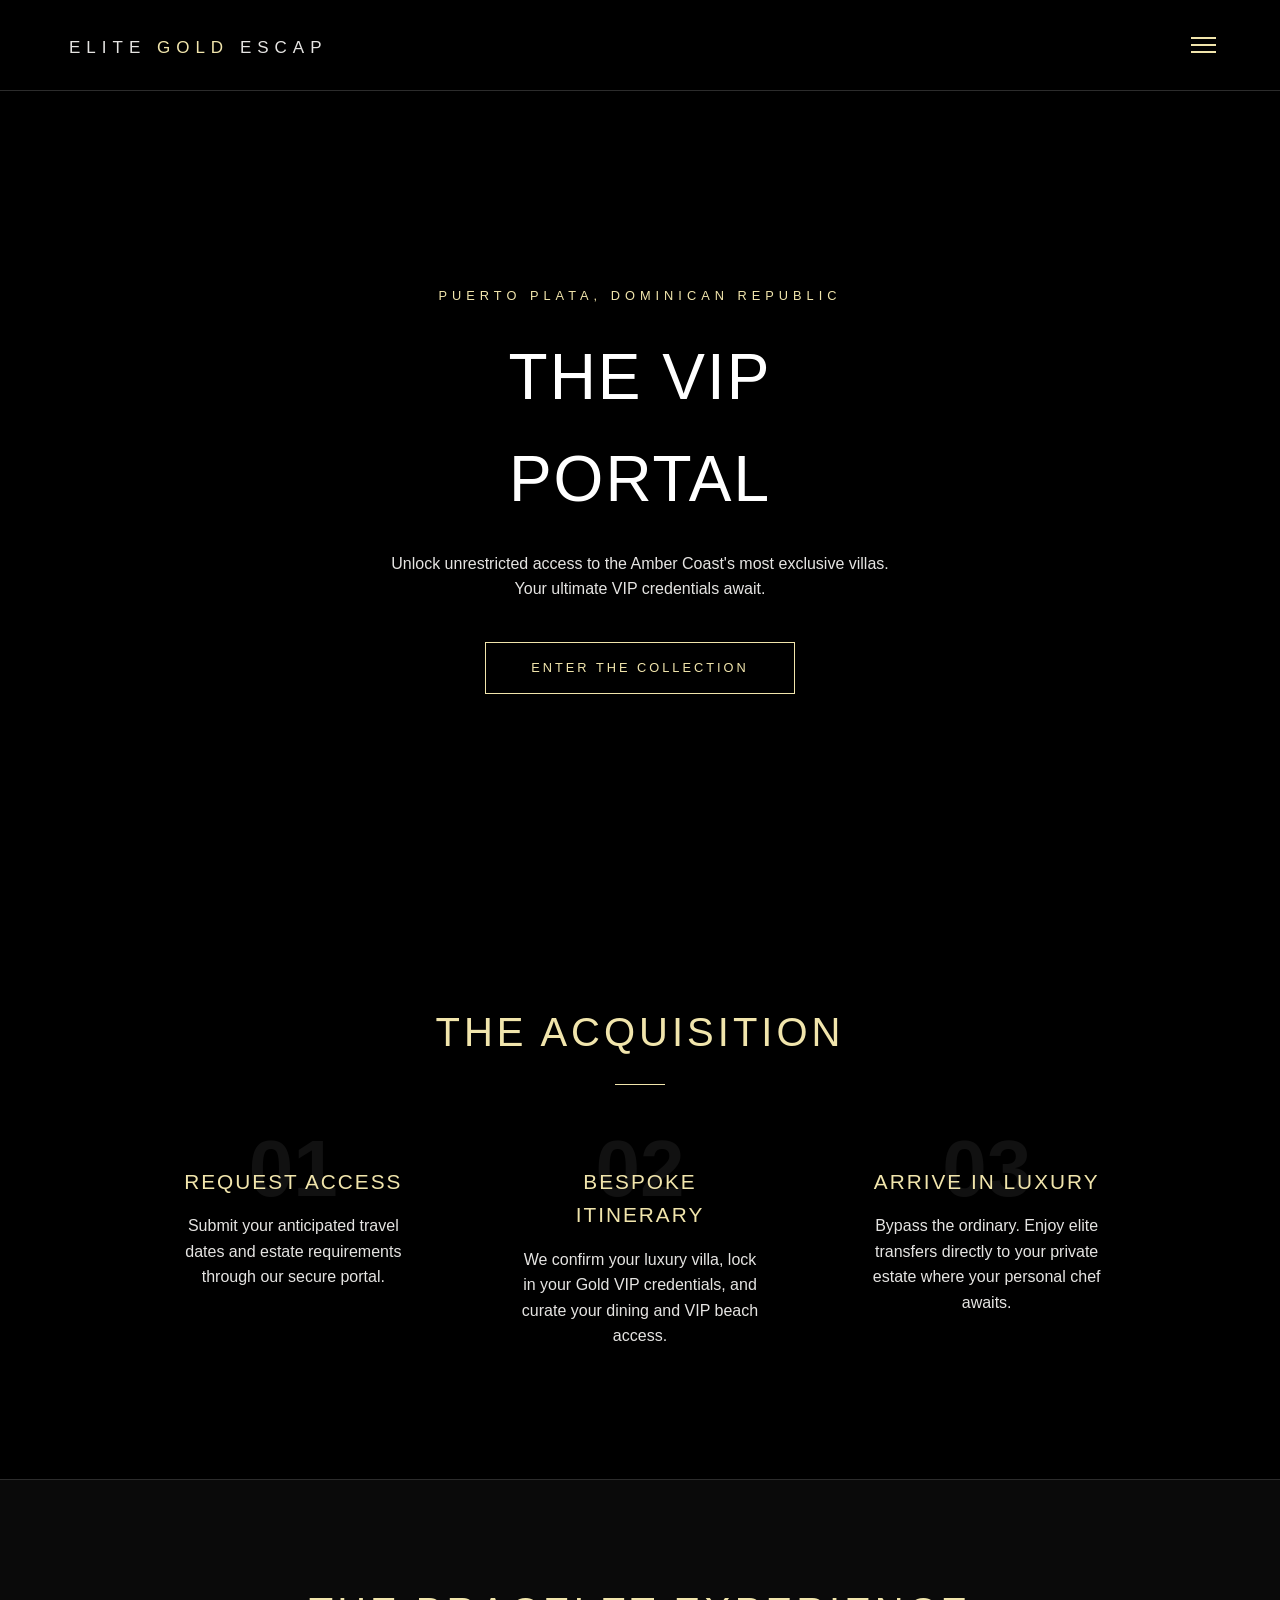
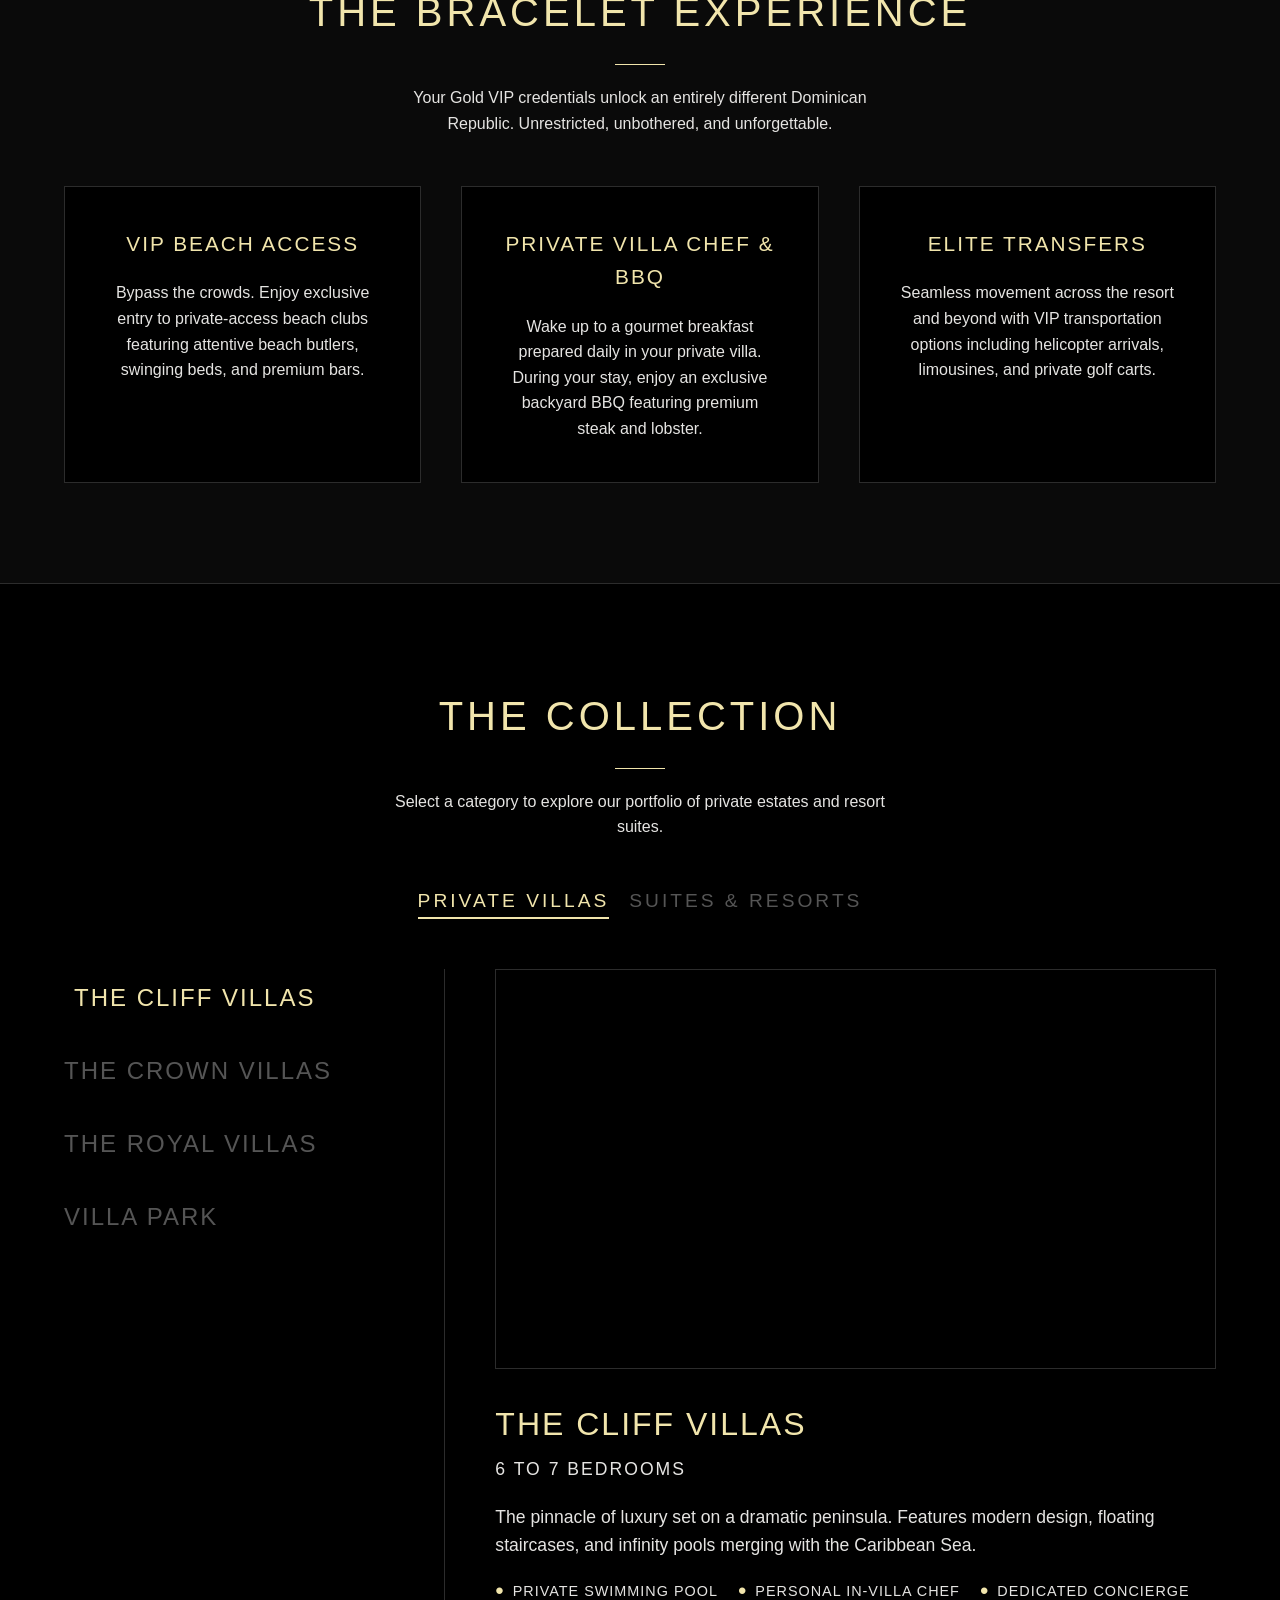
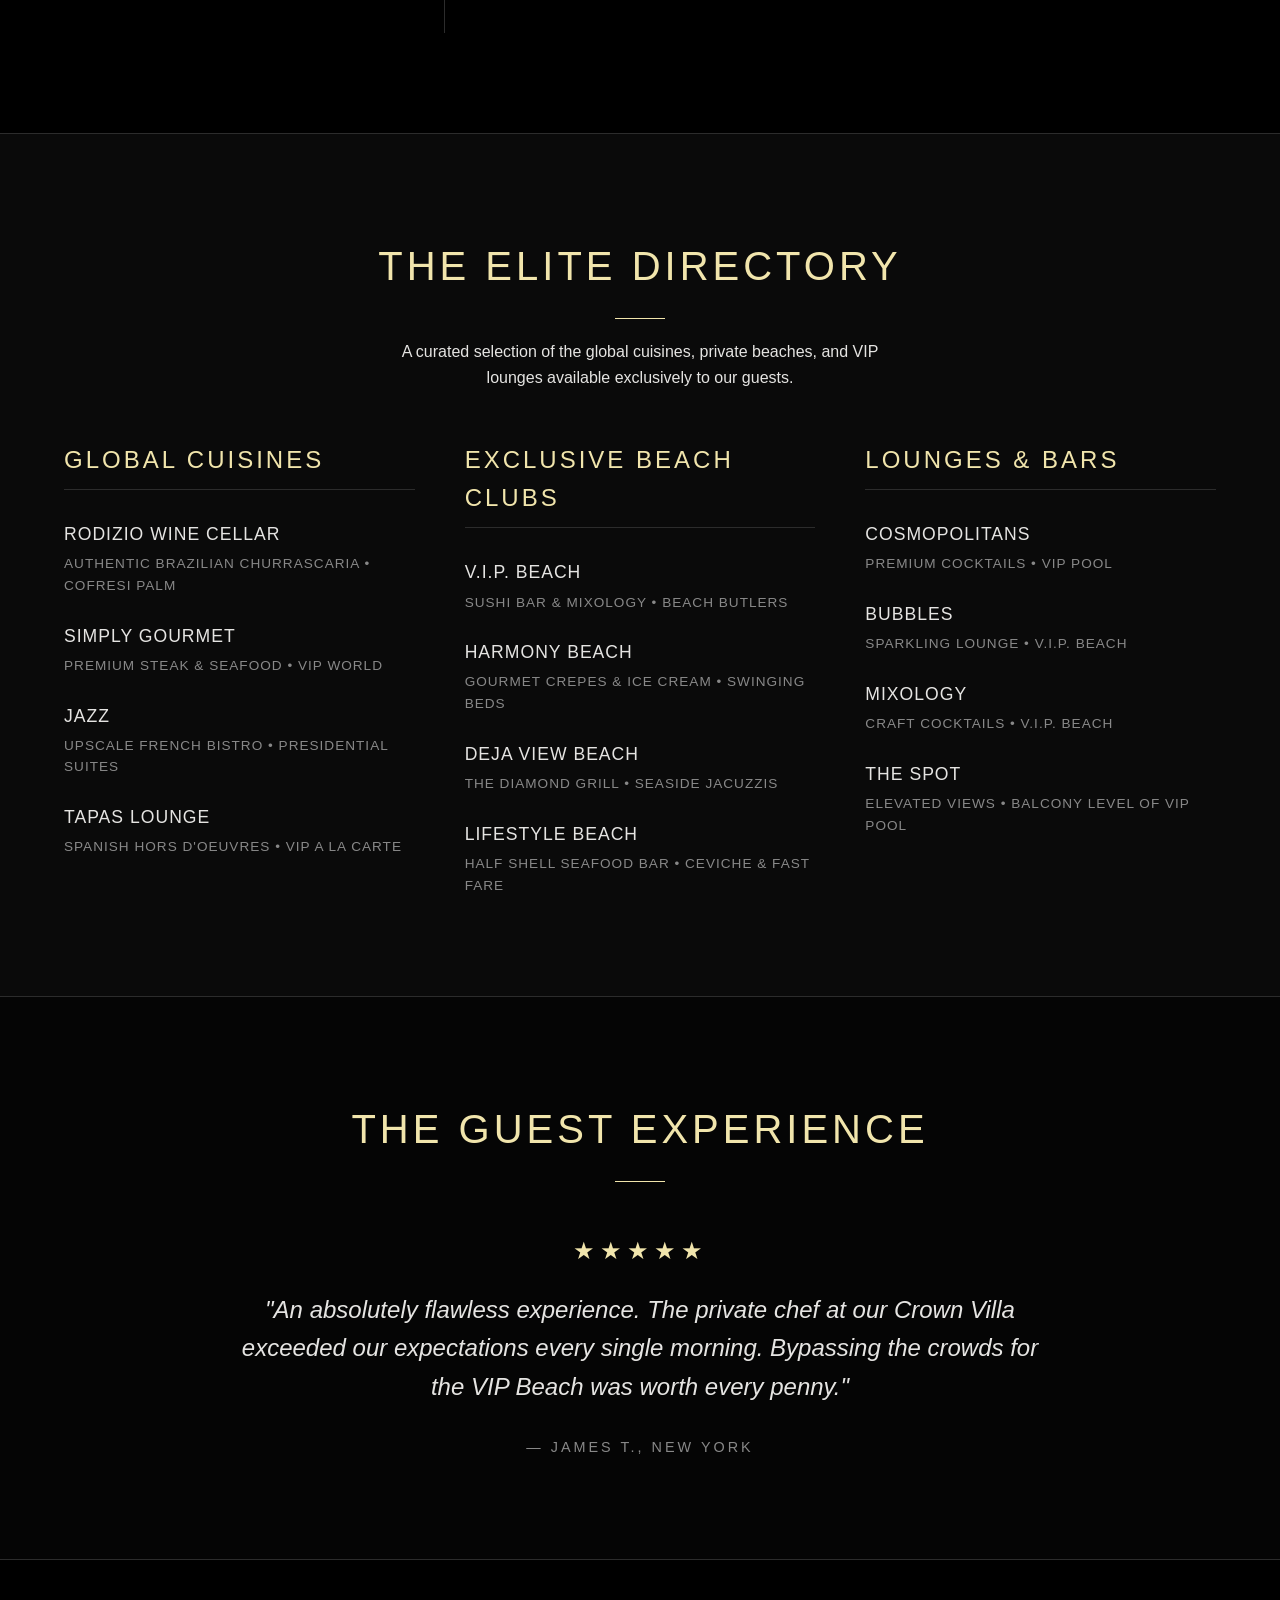
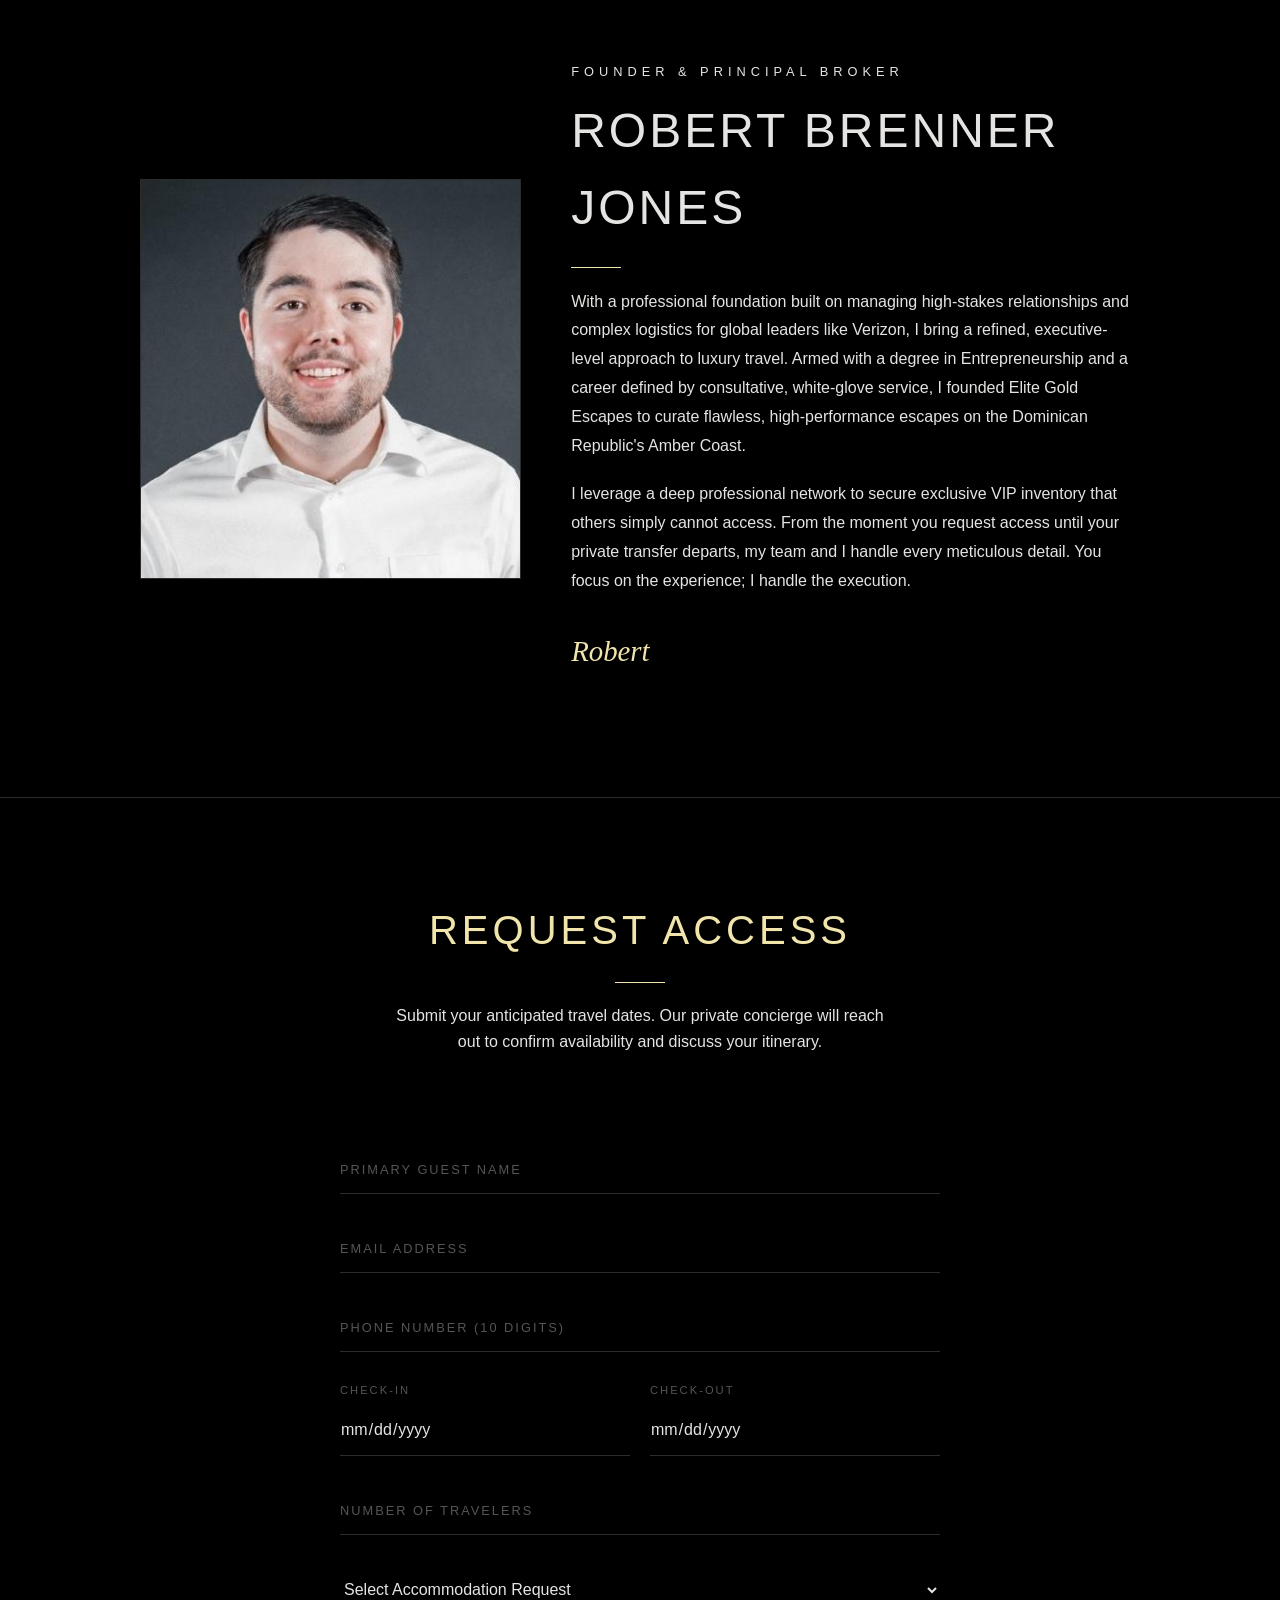
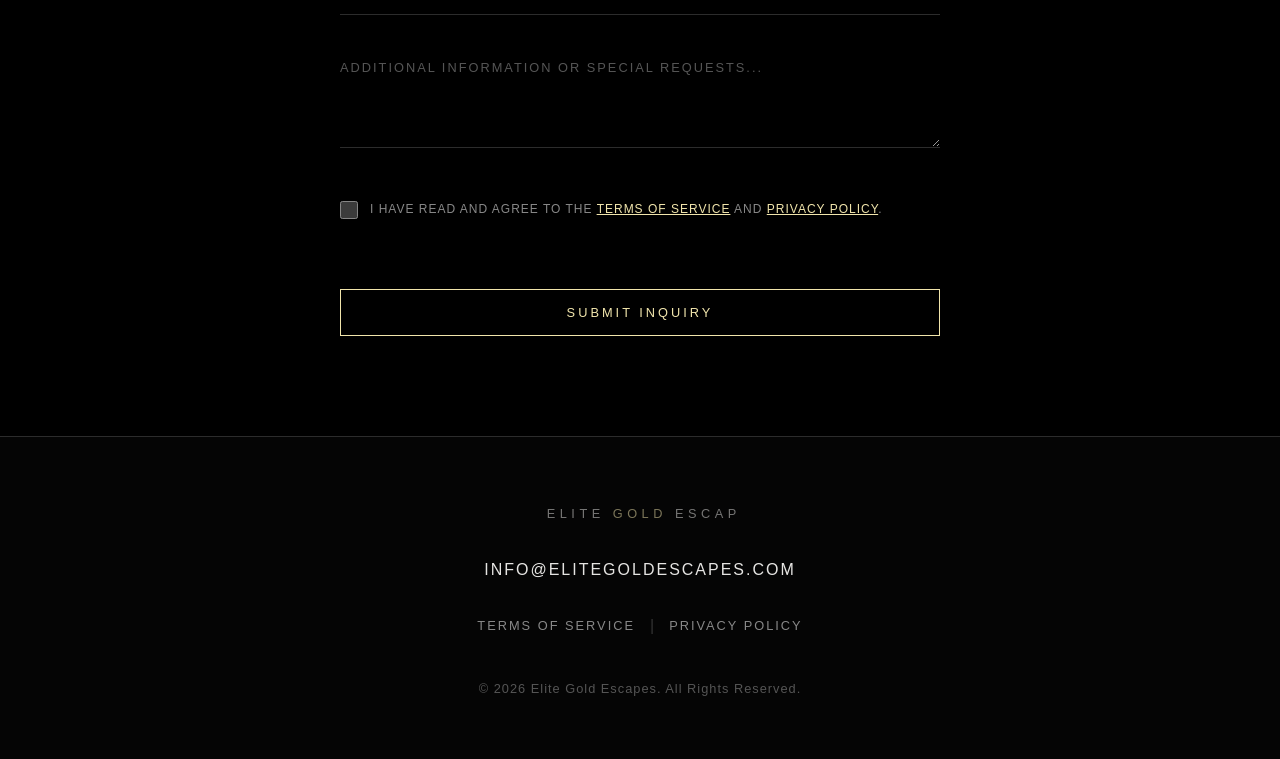
==== EliteGold/index.html @ a54ec5c3 "Add files via upload" ====
<!DOCTYPE html>
<html lang="en">
<head>
    <meta charset="UTF-8">
    <meta name="viewport" content="width=device-width, initial-scale=1.0">
    <title>Elite Gold Escapes | Private Access</title>
    <link rel="icon" type="image/svg+xml" href="images/favicon.svg">
    <link rel="stylesheet" href="style.css">
</head>
<body>

    <nav class="navbar">
        <img src="images/logo.svg" alt="Elite Gold Escapes Logo" style="height: 40px;">
        
        <div class="hamburger">
            <div class="bar"></div>
            <div class="bar"></div>
            <div class="bar"></div>
        </div>

        <div class="mobile-menu">
            <a href="#process">The Process</a>
            <a href="#experience">The Experience</a>
            <a href="#estates">The Collection</a>
            <a href="#directory">The Directory</a>
            <a href="#concierge">Your Concierge</a>
            <a href="#contact">Request Access</a>
        </div>
    </nav>

    <section class="hero">
        <div class="gold-label">Puerto Plata, Dominican Republic</div>
        <h1>THE VIP <br> PORTAL</h1>
        <p>Unlock unrestricted access to the Amber Coast's most exclusive villas. Your ultimate VIP credentials await.</p>
        <a href="#estates" class="btn" style="text-decoration: none; display: inline-block;">Enter The Collection</a>
    </section>

    <section id="process" class="process-section">
        <div class="section-title">
            <h2>The Acquisition</h2>
            <div class="divider"></div>
        </div>
        
        <div class="process-grid">
            <div class="process-step">
                <div class="step-number">01</div>
                <h3>Request Access</h3>
                <p>Submit your anticipated travel dates and estate requirements through our secure portal.</p>
            </div>
            <div class="process-step">
                <div class="step-number">02</div>
                <h3>Bespoke Itinerary</h3>
                <p>We confirm your luxury villa, lock in your Gold VIP credentials, and curate your dining and VIP beach access.</p>
            </div>
            <div class="process-step">
                <div class="step-number">03</div>
                <h3>Arrive In Luxury</h3>
                <p>Bypass the ordinary. Enjoy elite transfers directly to your private estate where your personal chef awaits.</p>
            </div>
        </div>
    </section>

    <section id="experience" class="perks-section">
        <div class="section-title">
            <h2>The Bracelet Experience</h2>
            <div class="divider"></div>
            <p>Your Gold VIP credentials unlock an entirely different Dominican Republic. Unrestricted, unbothered, and unforgettable.</p>
        </div>
        
        <div class="perks-grid">
            <div class="perk-card">
                <h3>VIP Beach Access</h3>
                <p>Bypass the crowds. Enjoy exclusive entry to private-access beach clubs featuring attentive beach butlers, swinging beds, and premium bars.</p>
            </div>
            <div class="perk-card">
                <h3>Private Villa Chef & BBQ</h3>
                <p>Wake up to a gourmet breakfast prepared daily in your private villa. During your stay, enjoy an exclusive backyard BBQ featuring premium steak and lobster.</p>
            </div>
            <div class="perk-card">
                <h3>Elite Transfers</h3>
                <p>Seamless movement across the resort and beyond with VIP transportation options including helicopter arrivals, limousines, and private golf carts.</p>
            </div>
        </div>
    </section>

    <section id="estates" class="estates-section">
        <div class="section-title">
            <h2>The Collection</h2>
            <div class="divider"></div>
            <p>Select a category to explore our portfolio of private estates and resort suites.</p>
        </div>

        <div class="collection-toggle">
            <button class="toggle-btn active" id="btn-villas">Private Villas</button>
            <button class="toggle-btn" id="btn-suites">Suites & Resorts</button>
        </div>

        <div id="villas-catalogue" class="catalogue-container active">
            <div class="catalogue-list">
                <button class="catalogue-item active" data-image="https://images.unsplash.com/photo-1512918728675-ed5a9ecdebfd?auto=format&fit=crop&w=1200&q=80" data-title="The Cliff Villas" data-beds="6 to 7 Bedrooms" data-desc="The pinnacle of luxury set on a dramatic peninsula. Features modern design, floating staircases, and infinity pools merging with the Caribbean Sea.">The Cliff Villas</button>
                <button class="catalogue-item" data-image="https://images.unsplash.com/photo-1613490493576-7fde63acd811?auto=format&fit=crop&w=1200&q=80" data-title="The Crown Villas" data-beds="3 to 7 Bedrooms" data-desc="Classic Mediterranean-style estates nestled in lush tropical vegetation. Every comfort carefully crafted with sprawling private pools and shaded verandas.">The Crown Villas</button>
                <button class="catalogue-item" data-image="https://images.unsplash.com/photo-1600596542815-ffad4c1539a9?auto=format&fit=crop&w=1200&q=80" data-title="The Royal Villas" data-beds="3 to 7 Bedrooms" data-desc="A perfect fusion of Spanish Mediterranean architecture and contemporary chic. Rich designer furnishings, cascading pool elements, and ultimate privacy.">The Royal Villas</button>
                <button class="catalogue-item" data-image="https://images.unsplash.com/photo-1564013799919-ab600027ffc6?auto=format&fit=crop&w=1200&q=80" data-title="Villa Park" data-beds="4 to 6 Bedrooms" data-desc="Surrounded by majestic mountains and exotic flora. Features beautiful tiled floors, private Jacuzzis, and an exclusive, highly tailored estate experience.">Villa Park</button>
            </div>
            
            <div class="catalogue-display">
                <div class="display-image" id="villas-image" style="background-image: url('https://images.unsplash.com/photo-1512918728675-ed5a9ecdebfd?auto=format&fit=crop&w=1200&q=80');"></div>
                <div class="display-info">
                    <h3 id="villas-title">The Cliff Villas</h3>
                    <p class="bed-count" id="villas-beds">6 to 7 Bedrooms</p>
                    <p id="villas-desc">The pinnacle of luxury set on a dramatic peninsula. Features modern design, floating staircases, and infinity pools merging with the Caribbean Sea.</p>
                    <ul class="amenity-list">
                        <li>Private Swimming Pool</li>
                        <li>Personal In-Villa Chef</li>
                        <li>Dedicated Concierge</li>
                    </ul>
                </div>
            </div>
        </div>

        <div id="suites-catalogue" class="catalogue-container">
            <div class="catalogue-list">
                <button class="catalogue-item active" data-image="https://images.unsplash.com/photo-1590490360182-c33d57733427?auto=format&fit=crop&w=1200&q=80" data-title="Presidential Suites" data-beds="Luxury Suites" data-desc="Incredible luxury accommodations setting a new standard for hotel-style getaways with expansive living areas and unmatched comfort.">Presidential Suites</button>
                <button class="catalogue-item" data-image="https://images.unsplash.com/photo-1578683010236-d716f9a3f461?auto=format&fit=crop&w=1200&q=80" data-title="Sunrise Suites" data-beds="Luxury Suites" data-desc="Ideally located in a deluxe four-story building, offering breathtaking morning views and serene, modern elegance.">Sunrise Suites</button>
                <button class="catalogue-item" data-image="https://images.unsplash.com/photo-1582719478250-c89cae4dc85b?auto=format&fit=crop&w=1200&q=80" data-title="The Royal Suites" data-beds="Luxury Suites" data-desc="A first-class, five-star vacation experience with lush surroundings and impeccably designed tropical interiors.">The Royal Suites</button>
                <button class="catalogue-item" data-image="https://images.unsplash.com/photo-1566665797739-1674de7a421a?auto=format&fit=crop&w=1200&q=80" data-title="Crown & Residence Suites" data-beds="Luxury Suites" data-desc="Luxurious suites located at the base of a picturesque mountain slope, offering a secluded and serene hideaway.">Crown & Residence Suites</button>
                <button class="catalogue-item" data-image="https://images.unsplash.com/photo-1540541338287-41700207dee6?auto=format&fit=crop&w=1200&q=80" data-title="Cofresi Palm Beach Resort" data-beds="Resort Experience" data-desc="Nestled along the Cofresi beach, blending luxury spa treatments with vibrant, energetic resort life.">Cofresi Palm Beach</button>
                <button class="catalogue-item" data-image="https://images.unsplash.com/photo-1499793983690-e29da59ef1c2?auto=format&fit=crop&w=1200&q=80" data-title="Tropical Resort" data-beds="Resort Experience" data-desc="Stretching along one and a half miles of golden sands, delivering the quintessential beachfront Caribbean experience.">Tropical Resort</button>
            </div>
            
            <div class="catalogue-display">
                <div class="display-image" id="suites-image" style="background-image: url('https://images.unsplash.com/photo-1590490360182-c33d57733427?auto=format&fit=crop&w=1200&q=80');"></div>
                <div class="display-info">
                    <h3 id="suites-title">Presidential Suites</h3>
                    <p class="bed-count" id="suites-beds">Luxury Suites</p>
                    <p id="suites-desc">Incredible luxury accommodations setting a new standard for hotel-style getaways with expansive living areas and unmatched comfort.</p>
                    <ul class="amenity-list">
                        <li>VIP Beach Access</li>
                        <li>Premium Dining Options</li>
                        <li>Resort Entertainment</li>
                    </ul>
                </div>
            </div>
        </div>
    </section>

    <section id="directory" class="directory-section">
        <div class="section-title">
            <h2>The Elite Directory</h2>
            <div class="divider"></div>
            <p>A curated selection of the global cuisines, private beaches, and VIP lounges available exclusively to our guests.</p>
        </div>

        <div class="directory-grid">
            <div class="directory-category">
                <h3 class="category-title">Global Cuisines</h3>
                <ul class="directory-list">
                    <li>
                        <h4>Rodizio Wine Cellar</h4>
                        <p>Authentic Brazilian Churrascaria • Cofresi Palm</p>
                    </li>
                    <li>
                        <h4>Simply Gourmet</h4>
                        <p>Premium Steak & Seafood • VIP World</p>
                    </li>
                    <li>
                        <h4>Jazz</h4>
                        <p>Upscale French Bistro • Presidential Suites</p>
                    </li>
                    <li>
                        <h4>Tapas Lounge</h4>
                        <p>Spanish Hors d'oeuvres • VIP A la carte</p>
                    </li>
                </ul>
            </div>

            <div class="directory-category">
                <h3 class="category-title">Exclusive Beach Clubs</h3>
                <ul class="directory-list">
                    <li>
                        <h4>V.I.P. Beach</h4>
                        <p>Sushi Bar & Mixology • Beach Butlers</p>
                    </li>
                    <li>
                        <h4>Harmony Beach</h4>
                        <p>Gourmet Crepes & Ice Cream • Swinging Beds</p>
                    </li>
                    <li>
                        <h4>Deja View Beach</h4>
                        <p>The Diamond Grill • Seaside Jacuzzis</p>
                    </li>
                    <li>
                        <h4>Lifestyle Beach</h4>
                        <p>Half Shell Seafood Bar • Ceviche & Fast Fare</p>
                    </li>
                </ul>
            </div>

            <div class="directory-category">
                <h3 class="category-title">Lounges & Bars</h3>
                <ul class="directory-list">
                    <li>
                        <h4>Cosmopolitans</h4>
                        <p>Premium Cocktails • VIP Pool</p>
                    </li>
                    <li>
                        <h4>Bubbles</h4>
                        <p>Sparkling Lounge • V.I.P. Beach</p>
                    </li>
                    <li>
                        <h4>Mixology</h4>
                        <p>Craft Cocktails • V.I.P. Beach</p>
                    </li>
                    <li>
                        <h4>The Spot</h4>
                        <p>Elevated Views • Balcony Level of VIP Pool</p>
                    </li>
                </ul>
            </div>
        </div>
    </section>

    <section id="reviews" class="reviews-section">
        <div class="section-title">
            <h2>The Guest Experience</h2>
            <div class="divider"></div>
        </div>

        <div class="carousel-container">
            <div class="review-slide active">
                <div class="stars">★★★★★</div>
                <p class="review-text">"An absolutely flawless experience. The private chef at our Crown Villa exceeded our expectations every single morning. Bypassing the crowds for the VIP Beach was worth every penny."</p>
                <p class="reviewer">— James T., New York</p>
            </div>
            
            <div class="review-slide">
                <div class="stars">★★★★★</div>
                <p class="review-text">"Elite Gold Escapes handled everything perfectly. The helicopter transfer from the airport made us feel like royalty before we even checked in. Highly recommend the 6-bedroom Cliff Villas."</p>
                <p class="reviewer">— Sarah & Mark L., Texas</p>
            </div>

            <div class="review-slide">
                <div class="stars">★★★★★</div>
                <p class="review-text">"The level of service is unmatched. Having a dedicated concierge meant we never had to worry about dinner reservations or excursions. A truly five-star Caribbean escape."</p>
                <p class="reviewer">— David W., London</p>
            </div>
        </div>
    </section>

    <section id="concierge" class="concierge-section">
        <div class="concierge-container">
            <div class="concierge-image" style="background-image: url('images/Photo.jpg'); background-position: top center;"></div>
            <div class="concierge-info">
                <p class="gold-label" style="margin-bottom: 10px;">Founder & Principal Broker</p>
                <h2>Robert Brenner Jones</h2>
                <div class="divider" style="margin: 20px 0;"></div>
                <p>With a professional foundation built on managing high-stakes relationships and complex logistics for global leaders like Verizon, I bring a refined, executive-level approach to luxury travel. Armed with a degree in Entrepreneurship and a career defined by consultative, white-glove service, I founded Elite Gold Escapes to curate flawless, high-performance escapes on the Dominican Republic's Amber Coast.</p>
                <p>I leverage a deep professional network to secure exclusive VIP inventory that others simply cannot access. From the moment you request access until your private transfer departs, my team and I handle every meticulous detail. You focus on the experience; I handle the execution.</p>
                <p class="signature-text" style="font-family: 'Georgia', serif; font-size: 1.8rem; font-style: italic; color: var(--gold-champagne); margin-top: 30px;">Robert</p>
            </div>
        </div>
    </section>

    <section id="contact" class="inquiry-section">
        <div class="section-title">
            <h2>Request Access</h2>
            <div class="divider"></div>
            <p id="form-instruction">Submit your anticipated travel dates. Our private concierge will reach out to confirm availability and discuss your itinerary.</p>
        </div>
        
        <div id="success-message" style="display: none; text-align: center; padding: 40px 0;">
            <h3 style="color: var(--gold-champagne); letter-spacing: 3px; text-transform: uppercase; margin-bottom: 15px;">Inquiry Received</h3>
            <p>A member of our private concierge team will review your request and contact you at the email provided within 24 hours.</p>
        </div>

        <form class="vip-form" id="inquiryForm" action="https://formspree.io/f/xjgpgrwb" method="POST">
            <div class="input-group">
                <input type="text" name="name" placeholder="Primary Guest Name" required>
            </div>
            <div class="input-group">
                <input type="email" name="email" placeholder="Email Address" required>
            </div>
            <div class="input-group">
                <input type="tel" name="phone" placeholder="Phone Number (10 Digits)" pattern="[0-9]{10}" title="Please enter a 10-digit phone number" required>
            </div>
            
            <div class="date-row" style="display: flex; gap: 20px;">
                <div class="input-group" style="flex: 1;">
                    <label style="font-size: 0.7rem; color: #555; letter-spacing: 2px; display: block; margin-bottom: 5px;">CHECK-IN</label>
                    <input type="date" id="checkIn" name="checkin" required>
                </div>
                <div class="input-group" style="flex: 1;">
                    <label style="font-size: 0.7rem; color: #555; letter-spacing: 2px; display: block; margin-bottom: 5px;">CHECK-OUT</label>
                    <input type="date" id="checkOut" name="checkout" required>
                </div>
            </div>

            <div class="input-group">
                <input type="number" id="travelers" name="travelers" placeholder="Number of Travelers" min="1" required>
            </div>
            
            <div class="input-group">
                <select id="accommodation" name="accommodation" required>
                    <option value="" disabled selected>Select Accommodation Request</option>
                    <optgroup label="Villas">
                        <option value="The Cliff Villas">The Cliff Villas</option>
                        <option value="The Crown Villas">The Crown Villas</option>
                        <option value="The Royal Villas">The Royal Villas</option>
                        <option value="Villa Park">Villa Park</option>
                    </optgroup>
                    <optgroup label="Suites & Resorts">
                        <option value="Presidential Suites">Presidential Suites</option>
                        <option value="Sunrise Suites">Sunrise Suites</option>
                        <option value="The Royal Suites">The Royal Suites</option>
                        <option value="Crown & Residence Suites">Crown & Residence Suites</option>
                        <option value="Cofresi Palm Beach & Spa Resort">Cofresi Palm Beach & Spa Resort</option>
                        <option value="Tropical">Tropical</option>
                    </optgroup>
                </select>
            </div>

            <div class="input-group" id="bedroomField" style="display: none;">
                <select id="bedrooms" name="bedrooms">
                    <option value="" disabled selected>Number of Bedrooms Required</option>
                </select>
            </div>
            
            <div class="input-group">
                <textarea name="comments" placeholder="Additional information or special requests..." rows="4"></textarea>
            </div>

          <div class="terms-container">
    <input type="checkbox" id="termsAgree" name="termsAgree" required>
    <label for="termsAgree">
        I HAVE READ AND AGREE TO THE <a href="javascript:void(0)" id="open-terms">TERMS OF SERVICE</a> AND <a href="javascript:void(0)" id="open-privacy">PRIVACY POLICY</a>.
    </label>
</div>

<div id="legalModal" class="modal">
    <div class="modal-box">
        <span class="close-modal">&times;</span>
        <div id="modal-content" class="tiny-legal-text">
            </div>
    </div>
</div>
            
            <button type="submit" class="btn" id="submit-btn">Submit Inquiry</button>
        </form>
    </section>

    <footer class="site-footer">
        <div class="footer-content">
            <img src="images/logo.svg" alt="Elite Gold Escapes Logo" class="footer-logo">
            <p class="footer-email"><a href="mailto:info@elitegoldescapes.com" style="color: var(--text-platinum); text-decoration: none; letter-spacing: 2px;">INFO@ELITEGOLDESCAPES.COM</a></p>
            <div class="footer-links">
                <a href="terms.html">Terms of Service</a>
                <span class="separator">|</span>
                <a href="privacy.html">Privacy Policy</a>
            </div>
            <p class="copyright">&copy; 2026 Elite Gold Escapes. All Rights Reserved.</p>
        </div>
    </footer>

    <script src="script.js"></script>
</body>
</html>
---- EliteGold/style.css ----
/* === BRAND VARIABLES === */
:root { 
    --bg-black: #000000; 
    --gold-champagne: #F1E5AC; 
    --text-platinum: #E5E4E2;
    --border-graphite: #2C2C2C;
}

/* === GLOBAL SETTINGS === */
* { box-sizing: border-box; margin: 0; padding: 0; }

body { 
    font-family: 'Helvetica Neue', Helvetica, Arial, sans-serif; 
    background-color: var(--bg-black); 
    color: var(--text-platinum); 
    line-height: 1.6;
    color-scheme: dark;
}

/* === NAVBAR === */
.navbar {
    padding: 25px 5%;
    display: flex;
    justify-content: space-between;
    align-items: center;
    border-bottom: 1px solid var(--border-graphite);
    background-color: rgba(0, 0, 0, 0.9);
    position: fixed; 
    width: 100%;
    top: 0;
    z-index: 100;
}

.hamburger { display: flex; flex-direction: column; gap: 5px; cursor: pointer; z-index: 200; }
.hamburger .bar { width: 25px; height: 2px; background-color: var(--gold-champagne); transition: 0.3s ease; }

.mobile-menu {
    position: fixed; top: -100%; left: 0; width: 100%;
    background-color: rgba(0, 0, 0, 0.95);
    display: flex; flex-direction: column; align-items: center;
    padding: 100px 0 30px 0; transition: 0.4s ease;
    border-bottom: 1px solid var(--border-graphite); z-index: 90;
}
.mobile-menu.active { top: 0; }
.mobile-menu a {
    color: var(--text-platinum); text-decoration: none; font-size: 1.2rem;
    margin: 15px 0; text-transform: uppercase; letter-spacing: 3px; transition: 0.3s ease;
}
.mobile-menu a:hover { color: var(--gold-champagne); }

/* === HERO SECTION === */
.hero {
    height: 100vh; display: flex; flex-direction: column;
    justify-content: center; align-items: center; text-align: center;
    background: linear-gradient(rgba(0,0,0,0.7), rgba(0,0,0,0.9)), url('https://images.unsplash.com/photo-1499793983690-e29da59ef1c2?auto=format&fit=crop&w=1920&q=80');
    background-size: cover; background-position: center; padding-top: 80px; 
}
.gold-label { color: var(--gold-champagne); text-transform: uppercase; letter-spacing: 5px; font-size: 0.8rem; margin-bottom: 20px; }
h1 { font-size: 4rem; margin: 0; font-weight: 200; letter-spacing: 2px; color: #ffffff; }
.hero p { max-width: 500px; color: var(--text-platinum); font-weight: 300; margin-top: 20px; }

.btn {
    margin-top: 40px; padding: 15px 45px; border: 1px solid var(--gold-champagne);
    background: transparent; color: var(--gold-champagne); text-transform: uppercase;
    letter-spacing: 3px; font-size: 0.8rem; cursor: pointer; transition: 0.4s ease;
}
.btn:hover { background: var(--gold-champagne); color: var(--bg-black); }

/* === THE ACQUISITION PROCESS === */
.process-section { padding: 100px 5%; background-color: var(--bg-black); border-bottom: 1px solid var(--border-graphite); text-align: center; }
.process-grid { display: grid; grid-template-columns: repeat(auto-fit, minmax(250px, 1fr)); gap: 40px; max-width: 1000px; margin: 40px auto 0; }
.process-step { position: relative; padding: 30px; text-align: center; }
.step-number { font-size: 5rem; font-weight: 900; color: #111; position: absolute; top: -30px; left: 50%; transform: translateX(-50%); z-index: 0; user-select: none; }
.process-step h3 { color: var(--gold-champagne); font-weight: 300; letter-spacing: 2px; margin-bottom: 15px; font-size: 1.3rem; text-transform: uppercase; position: relative; z-index: 1; }
.process-step p { color: var(--text-platinum); position: relative; z-index: 1; font-weight: 300; }

/* === PERKS SECTION === */
.perks-section { padding: 100px 5%; background-color: #0A0A0A; border-bottom: 1px solid var(--border-graphite); }
.section-title { text-align: center; margin-bottom: 50px; }
.section-title h2 { font-size: 2.5rem; font-weight: 200; letter-spacing: 4px; color: var(--gold-champagne); text-transform: uppercase; }
.divider { width: 50px; height: 1px; background-color: var(--gold-champagne); margin: 20px auto; }
.section-title p { max-width: 500px; margin: 0 auto; color: var(--text-platinum); }

.perks-grid { display: grid; grid-template-columns: repeat(auto-fit, minmax(300px, 1fr)); gap: 40px; max-width: 1200px; margin: 40px auto 0; }
.perk-card { padding: 40px; border: 1px solid var(--border-graphite); background-color: var(--bg-black); text-align: center; transition: 0.4s ease; }
.perk-card:hover { border-color: var(--gold-champagne); transform: translateY(-10px); }
.perk-card h3 { color: var(--gold-champagne); font-weight: 300; letter-spacing: 2px; margin-bottom: 20px; font-size: 1.3rem; text-transform: uppercase; }

/* === THE INTERACTIVE CATALOGUE === */
.estates-section { padding: 100px 5%; background-color: var(--bg-black); border-bottom: 1px solid var(--border-graphite); }

.collection-toggle { display: flex; justify-content: center; gap: 20px; margin-bottom: 50px; }
.toggle-btn { background: transparent; border: none; color: #555; font-size: 1.2rem; text-transform: uppercase; letter-spacing: 3px; cursor: pointer; transition: 0.3s ease; padding-bottom: 5px; border-bottom: 2px solid transparent; }
.toggle-btn.active { color: var(--gold-champagne); border-bottom: 2px solid var(--gold-champagne); }

.catalogue-container { display: none; gap: 50px; max-width: 1200px; margin: 0 auto; align-items: stretch; }
.catalogue-container.active { display: flex; }

.catalogue-list { flex: 1; display: flex; flex-direction: column; gap: 15px; border-right: 1px solid var(--border-graphite); padding-right: 20px; }
.catalogue-item { background: transparent; border: none; text-align: left; color: #555; font-size: 1.5rem; font-weight: 200; letter-spacing: 2px; text-transform: uppercase; cursor: pointer; padding: 15px 0; transition: 0.3s ease; font-family: inherit; }
.catalogue-item:hover { color: var(--text-platinum); }
.catalogue-item.active { color: var(--gold-champagne); transform: translateX(10px); }

.catalogue-display { flex: 2; display: flex; flex-direction: column; }
.display-image { width: 100%; height: 400px; background-size: cover; background-position: center; border: 1px solid var(--border-graphite); transition: background-image 0.4s ease-in-out; }
.display-info { padding: 30px 0; }
.display-info h3 { color: var(--gold-champagne); font-weight: 300; letter-spacing: 2px; font-size: 2rem; text-transform: uppercase; margin-bottom: 5px; }
.bed-count { color: #888; text-transform: uppercase; letter-spacing: 2px; font-size: 0.9rem; margin-bottom: 20px; }
.display-info p { color: var(--text-platinum); margin-bottom: 20px; font-size: 1.1rem; }

.amenity-list { list-style: none; padding: 0; display: flex; flex-wrap: wrap; gap: 20px; }
.amenity-list li { color: var(--text-platinum); font-weight: 300; font-size: 0.9rem; text-transform: uppercase; letter-spacing: 1px; display: flex; align-items: center; }
.amenity-list li::before { content: "•"; color: var(--gold-champagne); font-size: 1.5rem; margin-right: 8px; line-height: 1; }

@media (max-width: 900px) {
    .catalogue-container.active { flex-direction: column; }
    .catalogue-list { border-right: none; border-bottom: 1px solid var(--border-graphite); padding-right: 0; padding-bottom: 20px; }
    .catalogue-item.active { transform: translateX(0); padding-left: 10px; border-left: 2px solid var(--gold-champagne); }
}

/* === THE ELITE DIRECTORY === */
.directory-section { padding: 100px 5%; background-color: #0A0A0A; border-bottom: 1px solid var(--border-graphite); }
.directory-grid { display: grid; grid-template-columns: repeat(auto-fit, minmax(300px, 1fr)); gap: 50px; max-width: 1200px; margin: 40px auto 0; }
.category-title { color: var(--gold-champagne); font-weight: 300; letter-spacing: 3px; font-size: 1.5rem; text-transform: uppercase; margin-bottom: 30px; border-bottom: 1px solid var(--border-graphite); padding-bottom: 10px; }
.directory-list { list-style: none; padding: 0; display: flex; flex-direction: column; gap: 25px; }
.directory-list h4 { color: var(--text-platinum); font-weight: 400; letter-spacing: 1px; font-size: 1.1rem; text-transform: uppercase; margin-bottom: 5px; }
.directory-list p { color: #888; font-size: 0.85rem; text-transform: uppercase; letter-spacing: 1px; }

/* === CLIENT TESTIMONIALS === */
.reviews-section { padding: 100px 5%; background-color: #050505; border-bottom: 1px solid var(--border-graphite); text-align: center; }
.carousel-container { max-width: 800px; margin: 0 auto; position: relative; min-height: 200px; }
.review-slide { display: none; animation: fadeEffect 1.5s ease-in-out; }
.review-slide.active { display: block; }
.stars { color: var(--gold-champagne); font-size: 1.5rem; letter-spacing: 5px; margin-bottom: 20px; }
.review-text { font-size: 1.5rem; font-weight: 300; font-style: italic; color: var(--text-platinum); line-height: 1.6; margin-bottom: 30px; }
.reviewer { color: #888; text-transform: uppercase; letter-spacing: 3px; font-size: 0.9rem; }
@keyframes fadeEffect { from { opacity: 0; transform: translateY(10px); } to { opacity: 1; transform: translateY(0); } }

/* === THE CONCIERGE === */
.concierge-section { padding: 100px 5%; background-color: var(--bg-black); border-bottom: 1px solid var(--border-graphite); }
.concierge-container { display: flex; flex-wrap: wrap; gap: 50px; max-width: 1000px; margin: 0 auto; align-items: center; }
.concierge-image { flex: 1; min-width: 300px; height: 400px; background-size: cover; background-position: center; border: 1px solid var(--border-graphite); }
.concierge-info { flex: 1.5; min-width: 300px; }
.concierge-info h2 { font-size: 3rem; font-weight: 200; letter-spacing: 3px; color: var(--text-platinum); text-transform: uppercase; }
.concierge-info p { color: var(--text-platinum); margin-bottom: 20px; font-weight: 300; line-height: 1.8; }

/* === FORM === */
.inquiry-section { padding: 100px 5%; background-color: var(--bg-black); display: flex; flex-direction: column; align-items: center; min-height: 600px; }
.vip-form { width: 100%; max-width: 600px; display: flex; flex-direction: column; gap: 30px; margin-top: 40px; }
.vip-form input, .vip-form select, .vip-form textarea { width: 100%; padding: 15px 0; background: transparent; border: none; border-bottom: 1px solid var(--border-graphite); color: var(--text-platinum); font-family: inherit; font-size: 1rem; transition: 0.3s ease; }
.vip-form input:focus, .vip-form select:focus, .vip-form textarea:focus { outline: none; border-bottom: 1px solid var(--gold-champagne); }
.vip-form input::placeholder, .vip-form textarea::placeholder { color: #555; text-transform: uppercase; letter-spacing: 2px; font-size: 0.8rem; }
.vip-form select option { background-color: var(--bg-black); color: var(--text-platinum); }
.vip-form select optgroup { color: var(--gold-champagne); text-transform: uppercase; font-size: 0.8rem; background-color: #111; }
.vip-form textarea { resize: vertical; min-height: 80px; }

/* LEGAL CHECKBOX STYLING */
.vip-form input[type="checkbox"] {
    width: 18px;
    height: 18px;
    cursor: pointer;
    accent-color: var(--gold-champagne);
    border: 1px solid var(--border-graphite);
}

#success-message p { max-width: 500px; color: var(--text-platinum); font-weight: 300; }
input[type="date"]::-webkit-calendar-picker-indicator { filter: invert(1); cursor: pointer; }

/* === FOOTER === */
.site-footer { background-color: #050505; padding: 60px 5%; text-align: center; border-top: 1px solid var(--border-graphite); }
.footer-content { max-width: 800px; margin: 0 auto; display: flex; flex-direction: column; align-items: center; gap: 20px; }
.footer-logo { height: 30px; opacity: 0.5; transition: 0.3s ease; }
.footer-logo:hover { opacity: 1; }
.footer-email { margin: 10px 0; }
.footer-links { display: flex; gap: 15px; align-items: center; margin-bottom: 20px; }
.footer-links a { color: #888; text-decoration: none; font-size: 0.8rem; text-transform: uppercase; letter-spacing: 2px; transition: 0.3s ease; }
.footer-links a:hover { color: var(--gold-champagne); }
.separator { color: #333; }
.copyright { color: #555; font-size: 0.8rem; letter-spacing: 1px; }

/* === LEGAL PAGES STYLING === */
.legal-content { padding: 150px 10% 100px; max-width: 900px; margin: 0 auto; line-height: 1.8; color: var(--text-platinum); }
.legal-content h1 { color: var(--gold-champagne); margin-bottom: 30px; text-transform: uppercase; letter-spacing: 3px; }
.legal-content h2 { color: var(--gold-champagne); margin-top: 40px; font-size: 1.1rem; text-transform: uppercase; border-bottom: 1px solid var(--border-graphite); padding-bottom: 5px; }
.legal-content p, .legal-content li { margin-bottom: 15px; font-weight: 300; font-size: 0.95rem; }
.back-link { color: var(--gold-champagne); text-decoration: none; display: inline-block; margin-bottom: 40px; text-transform: uppercase; letter-spacing: 2px; font-size: 0.8rem; }
.legal-content strong { color: var(--gold-champagne); }

/* === CHECKBOX ALIGNMENT FIXED === */
.terms-container {
    display: flex;
    align-items: center; /* Vertically centers box with text */
    gap: 12px;
    margin-top: 15px;
}

.terms-container input[type="checkbox"] {
    width: 18px;
    height: 18px;
    cursor: pointer;
    accent-color: var(--gold-champagne);
    flex-shrink: 0; /* Prevents box from squishing */
}

.terms-container label {
    font-size: 0.75rem;
    color: #888;
    letter-spacing: 1px;
    cursor: pointer;
}

.terms-container a {
    color: var(--gold-champagne);
    text-decoration: underline;
}

/* === MODAL POP-UP STYLING === */
.modal {
    display: none; 
    position: fixed;
    z-index: 1000;
    left: 0; top: 0;
    width: 100%; height: 100%;
    background-color: rgba(0,0,0,0.9); /* Dark overlay */
    backdrop-filter: blur(5px);
}

.modal-box {
    background-color: #0A0A0A;
    margin: 10% auto;
    padding: 40px;
    border: 1px solid var(--border-graphite);
    width: 80%;
    max-width: 600px;
    max-height: 70vh;
    overflow-y: auto;
    position: relative;
}

.close-modal {
    position: absolute;
    right: 20px; top: 10px;
    color: var(--gold-champagne);
    font-size: 2rem;
    cursor: pointer;
}

/* THE "VERY TINY TEXT" REQUEST */
.tiny-legal-text {
    font-size: 0.65rem; /* Very small but readable */
    line-height: 1.4;
    color: #888;
    text-align: justify;
    text-transform: none; /* Keeps it in standard sentence case */
}

.tiny-legal-text h2 {
    font-size: 0.8rem;
    color: var(--gold-champagne);
    margin: 15px 0 5px 0;
    text-transform: uppercase;
}
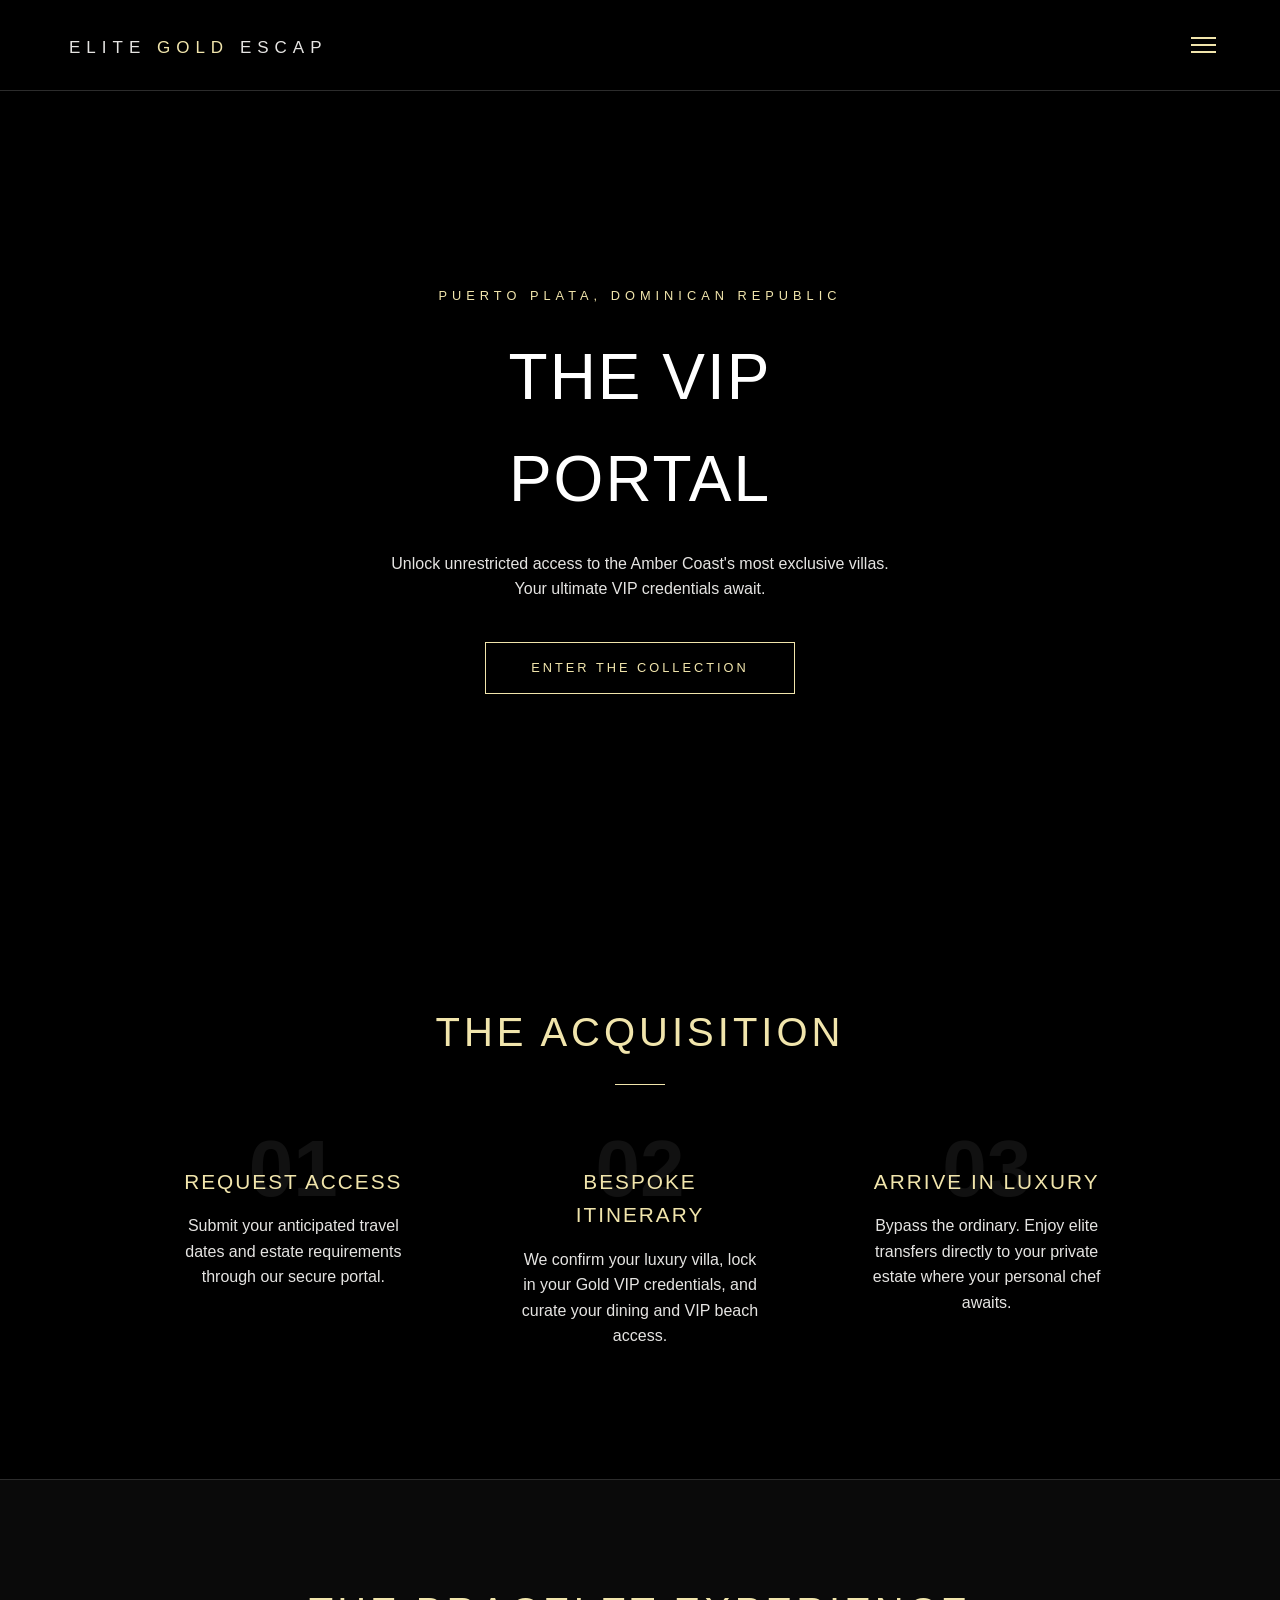
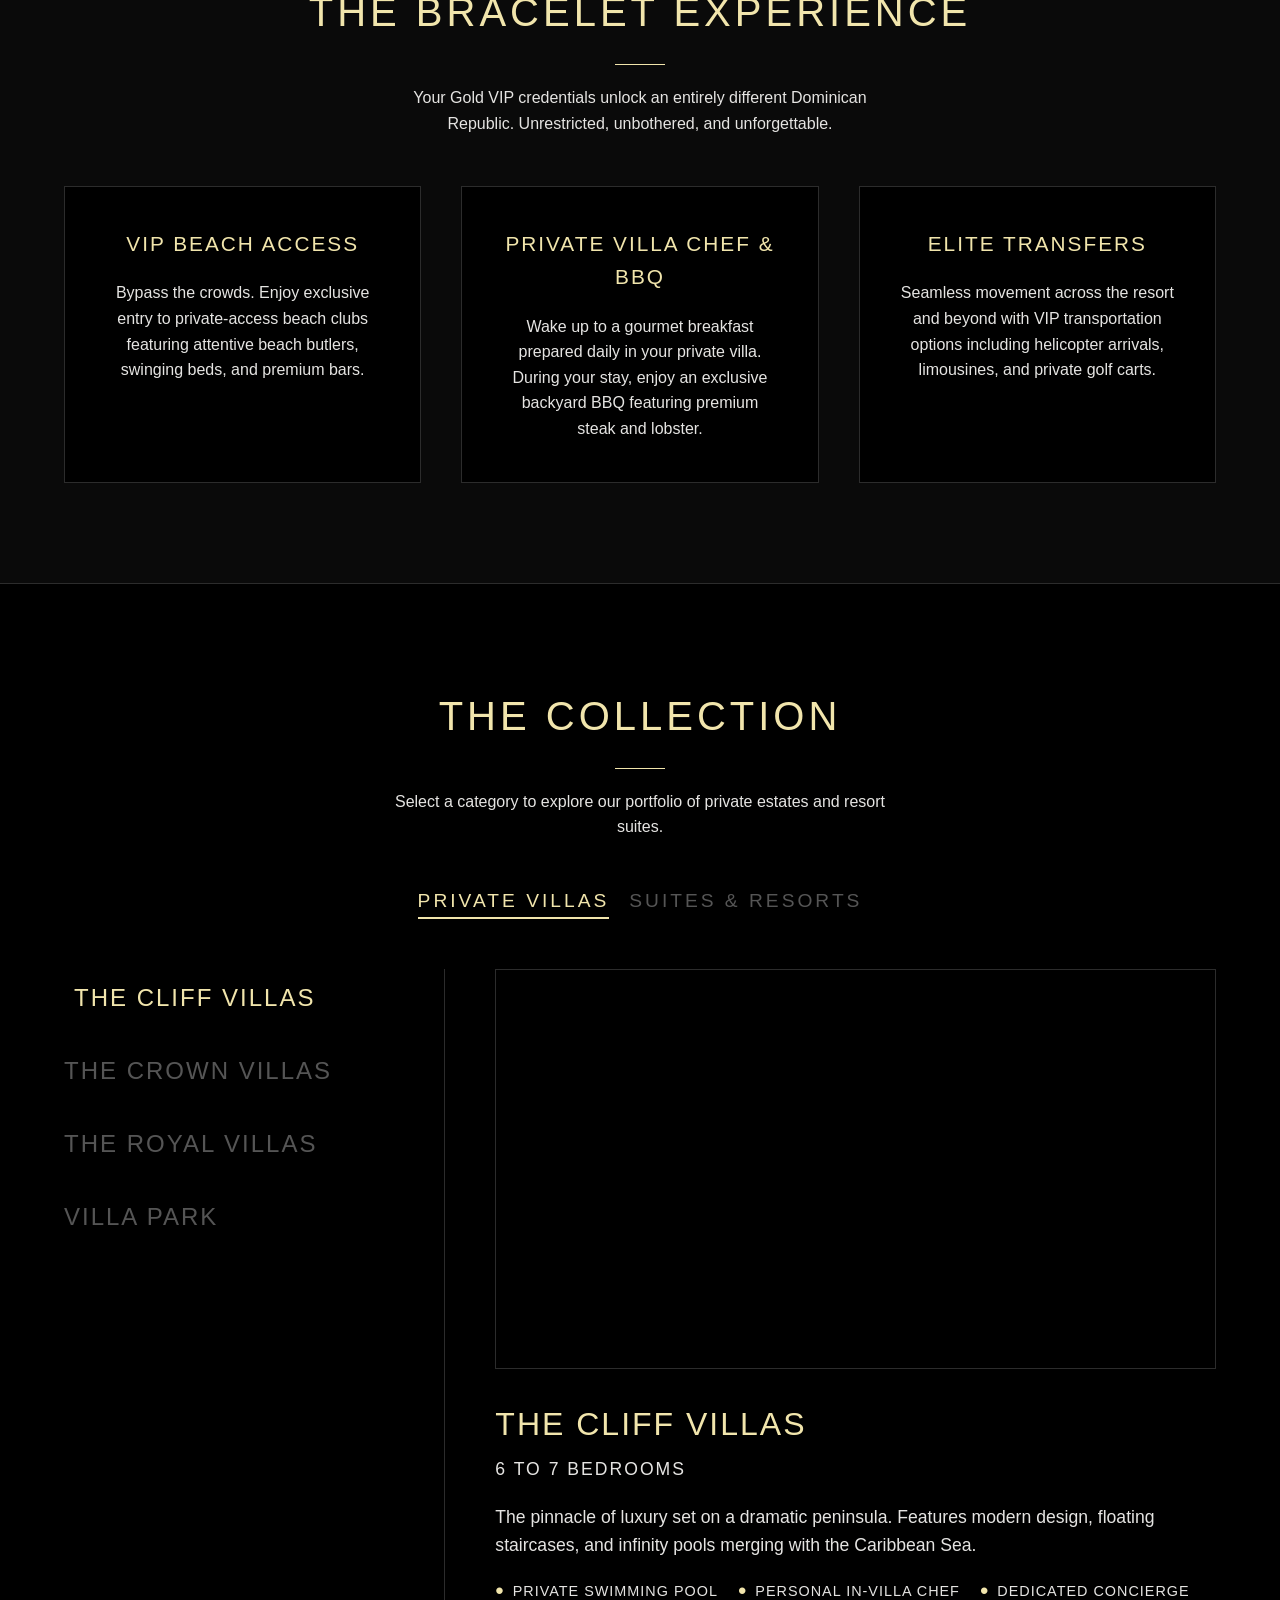
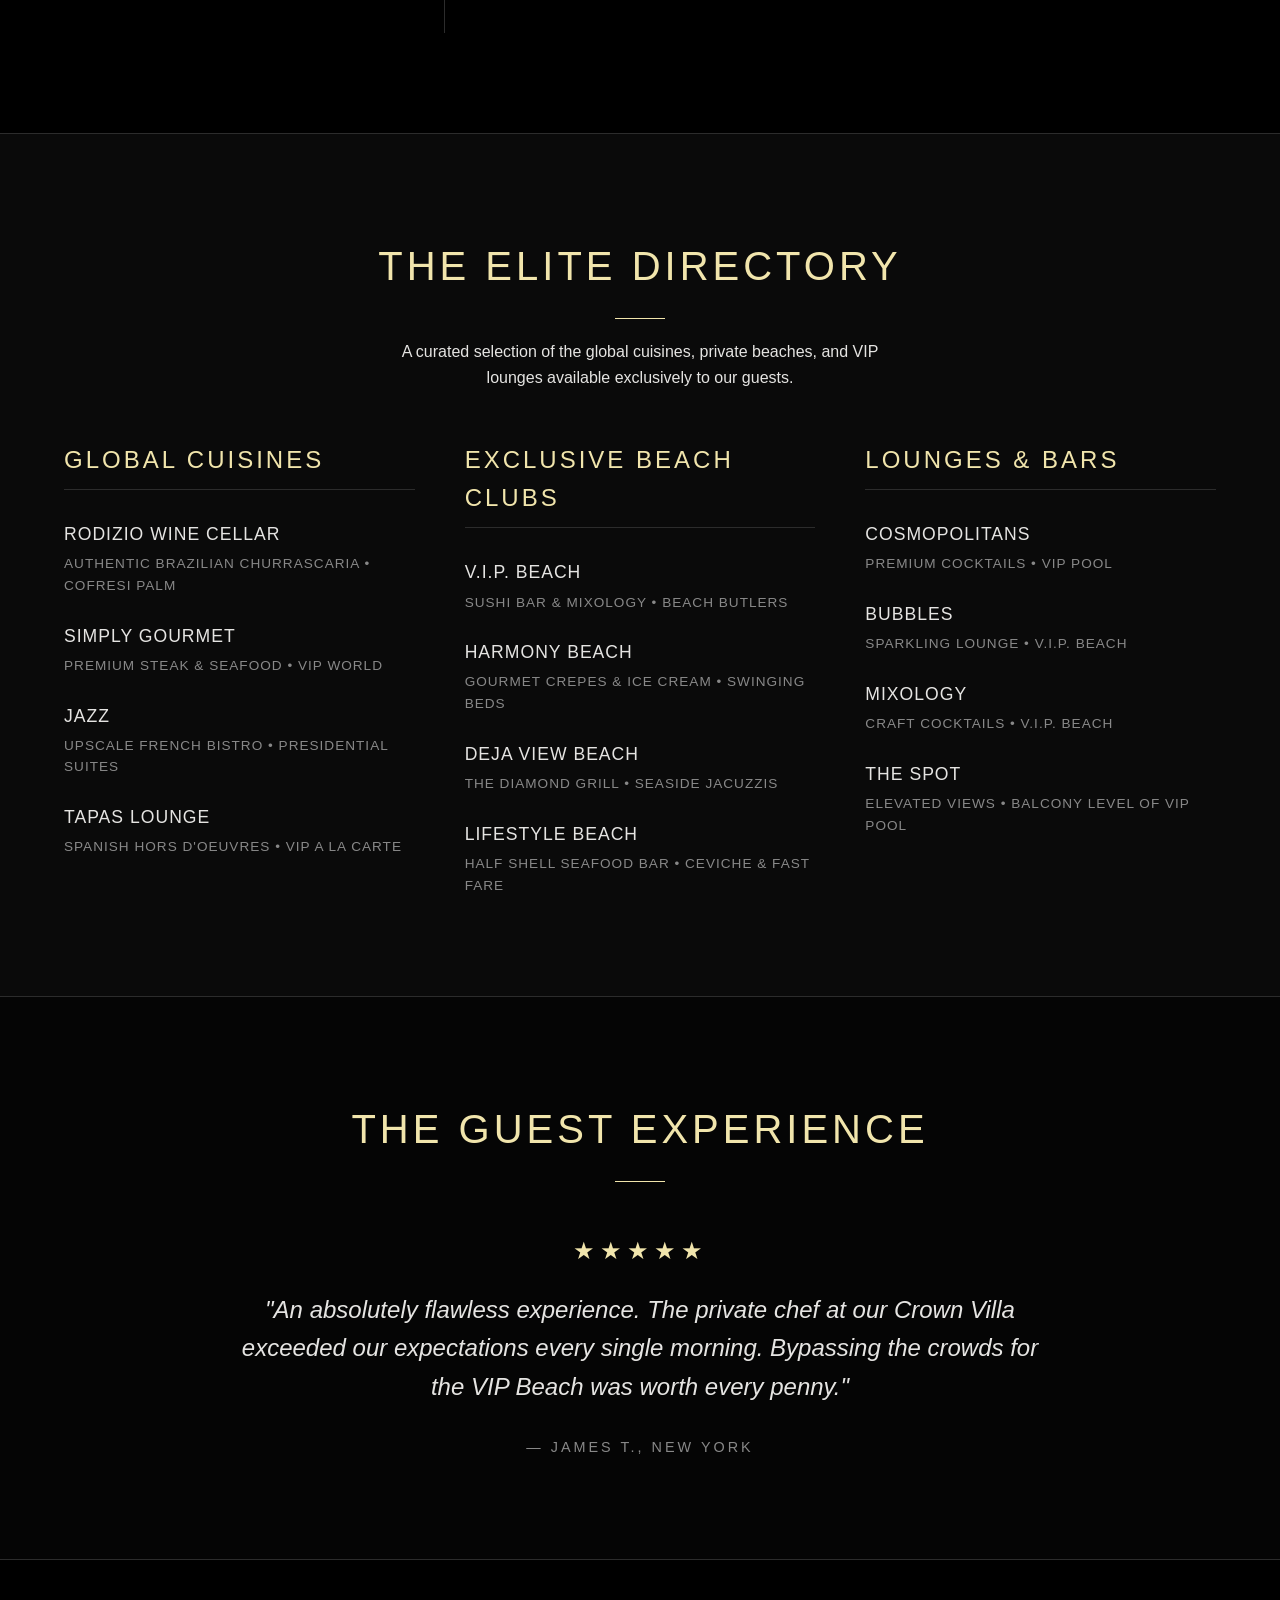
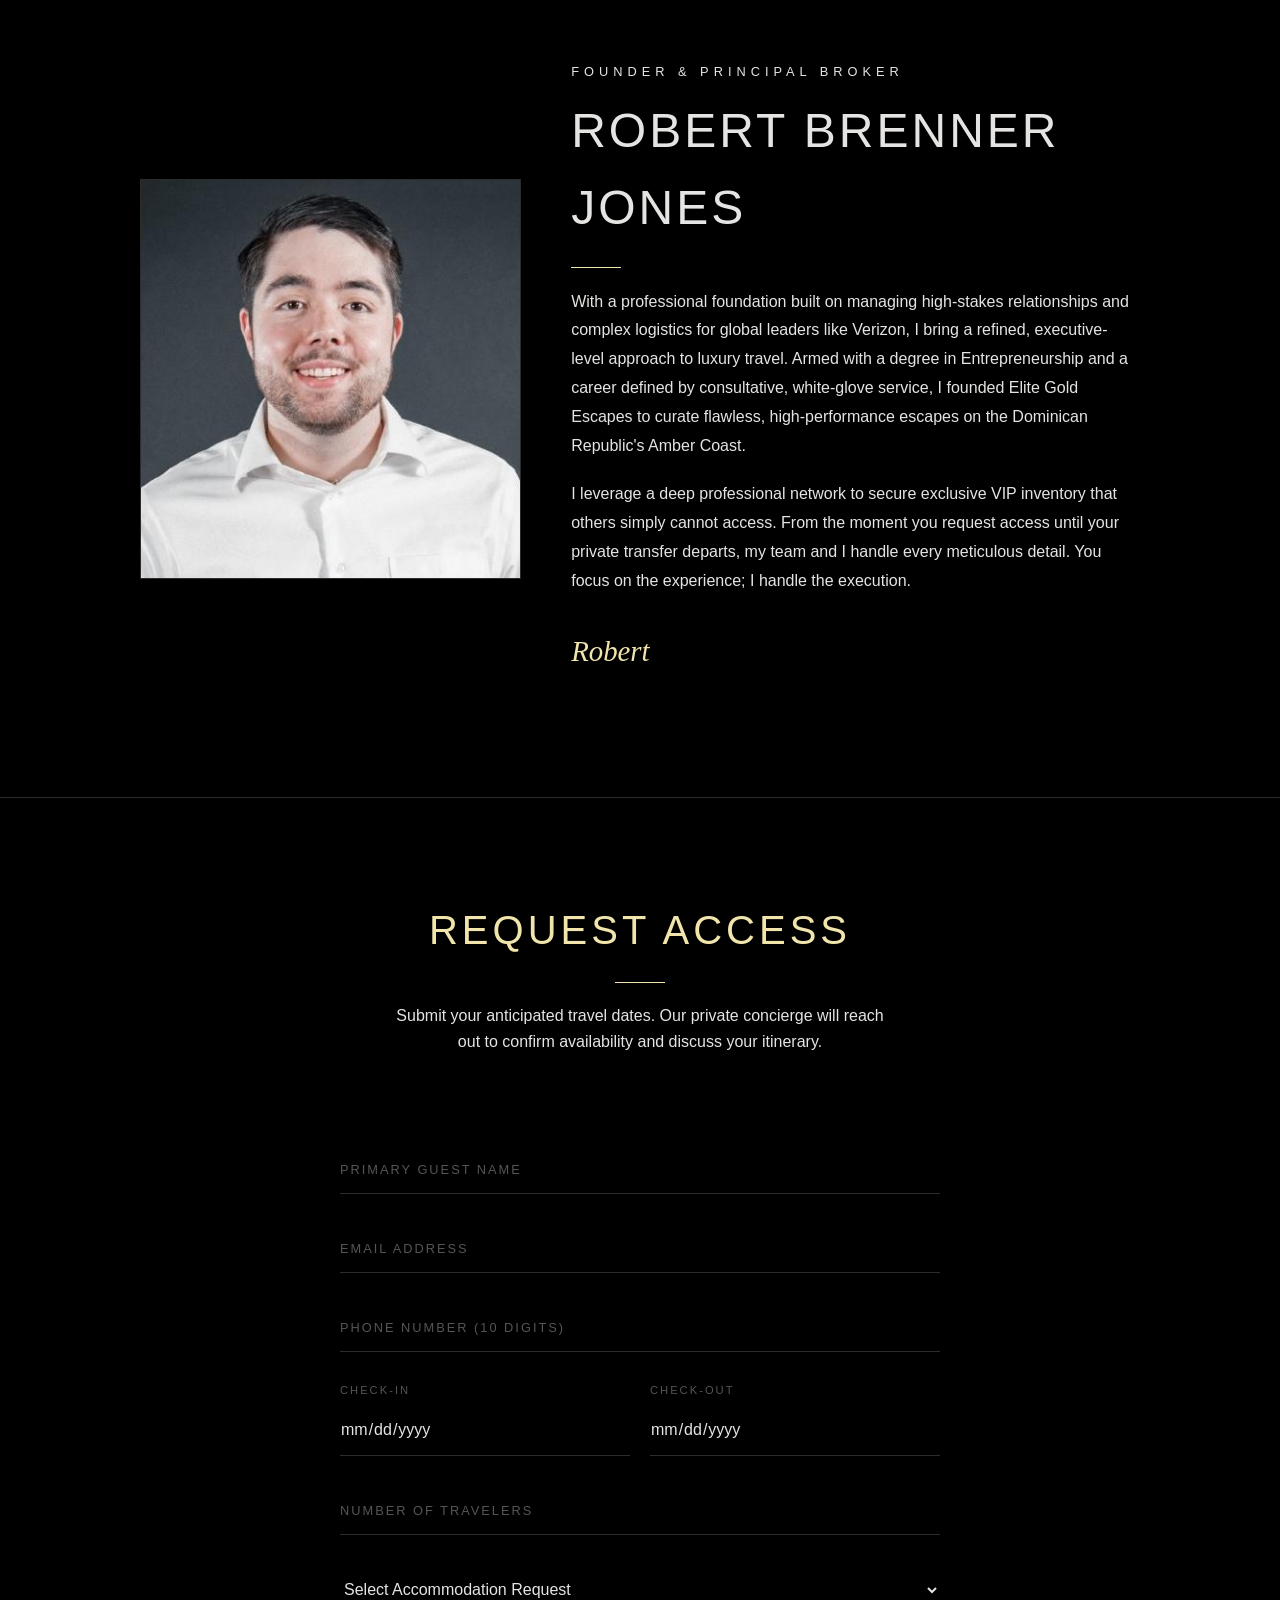
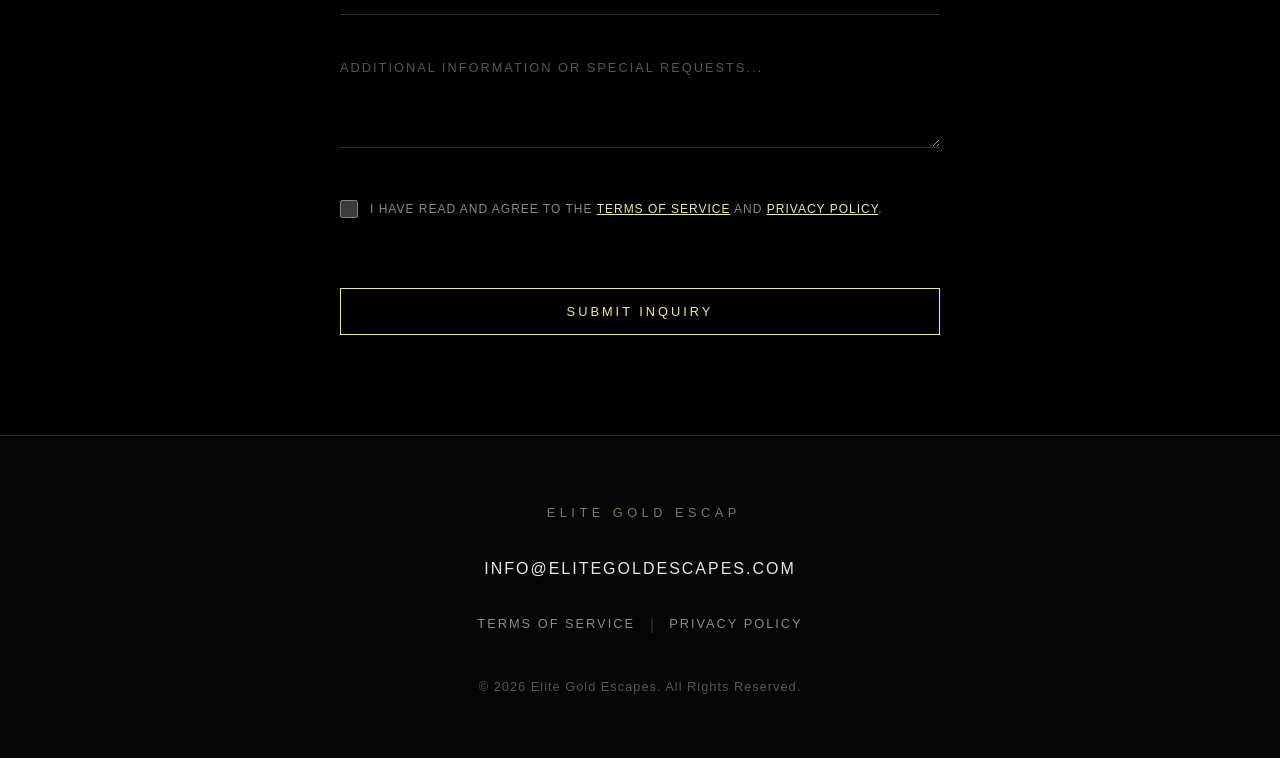
==== commit 6d994d37: "Add files via upload" ====
--- a/EliteGold/index.html
+++ b/EliteGold/index.html
@@ -97,14 +97,16 @@
 
         <div id="villas-catalogue" class="catalogue-container active">
             <div class="catalogue-list">
-                <button class="catalogue-item active" data-image="https://images.unsplash.com/photo-1512918728675-ed5a9ecdebfd?auto=format&fit=crop&w=1200&q=80" data-title="The Cliff Villas" data-beds="6 to 7 Bedrooms" data-desc="The pinnacle of luxury set on a dramatic peninsula. Features modern design, floating staircases, and infinity pools merging with the Caribbean Sea.">The Cliff Villas</button>
-                <button class="catalogue-item" data-image="https://images.unsplash.com/photo-1613490493576-7fde63acd811?auto=format&fit=crop&w=1200&q=80" data-title="The Crown Villas" data-beds="3 to 7 Bedrooms" data-desc="Classic Mediterranean-style estates nestled in lush tropical vegetation. Every comfort carefully crafted with sprawling private pools and shaded verandas.">The Crown Villas</button>
-                <button class="catalogue-item" data-image="https://images.unsplash.com/photo-1600596542815-ffad4c1539a9?auto=format&fit=crop&w=1200&q=80" data-title="The Royal Villas" data-beds="3 to 7 Bedrooms" data-desc="A perfect fusion of Spanish Mediterranean architecture and contemporary chic. Rich designer furnishings, cascading pool elements, and ultimate privacy.">The Royal Villas</button>
-                <button class="catalogue-item" data-image="https://images.unsplash.com/photo-1564013799919-ab600027ffc6?auto=format&fit=crop&w=1200&q=80" data-title="Villa Park" data-beds="4 to 6 Bedrooms" data-desc="Surrounded by majestic mountains and exotic flora. Features beautiful tiled floors, private Jacuzzis, and an exclusive, highly tailored estate experience.">Villa Park</button>
+                <button class="catalogue-item active" data-image="images/villas/cliff-villas/cliff-1.jpg" data-title="The Cliff Villas" data-beds="6 to 7 Bedrooms" data-desc="The pinnacle of luxury set on a dramatic peninsula. Features modern design, floating staircases, and infinity pools merging with the Caribbean Sea.">The Cliff Villas</button>
+                <button class="catalogue-item" data-image="images/villas/crown-villas/crown-1.jpg" data-title="The Crown Villas" data-beds="3 to 7 Bedrooms" data-desc="Classic Mediterranean-style estates nestled in lush tropical vegetation. Every comfort carefully crafted with sprawling private pools and shaded verandas.">The Crown Villas</button>
+                <button class="catalogue-item" data-image="images/villas/royal-villas/Royal-1.jpg" data-title="The Royal Villas" data-beds="3 to 7 Bedrooms" data-desc="A perfect fusion of Spanish Mediterranean architecture and contemporary chic. Rich designer furnishings, cascading pool elements, and ultimate privacy.">The Royal Villas</button>
+                <button class="catalogue-item" data-image="images/villas/villa-park/park-1.jpg" data-title="Villa Park" data-beds="4 to 6 Bedrooms" data-desc="Surrounded by majestic mountains and exotic flora. Features beautiful tiled floors, private Jacuzzis, and an exclusive, highly tailored estate experience.">Villa Park</button>
             </div>
             
             <div class="catalogue-display">
-                <div class="display-image" id="villas-image" style="background-image: url('https://images.unsplash.com/photo-1512918728675-ed5a9ecdebfd?auto=format&fit=crop&w=1200&q=80');"></div>
+                <div class="display-image gallery-trigger" id="villas-image" style="background-image: url('images/villas/cliff-villas/cliff-1.jpg'); cursor: zoom-in;" title="Click to view gallery">
+                    <div class="gallery-hint">View Gallery</div>
+                </div>
                 <div class="display-info">
                     <h3 id="villas-title">The Cliff Villas</h3>
                     <p class="bed-count" id="villas-beds">6 to 7 Bedrooms</p>
@@ -129,7 +131,9 @@
             </div>
             
             <div class="catalogue-display">
-                <div class="display-image" id="suites-image" style="background-image: url('https://images.unsplash.com/photo-1590490360182-c33d57733427?auto=format&fit=crop&w=1200&q=80');"></div>
+                <div class="display-image gallery-trigger" id="suites-image" style="background-image: url('https://images.unsplash.com/photo-1590490360182-c33d57733427?auto=format&fit=crop&w=1200&q=80'); cursor: zoom-in;" title="Click to view gallery">
+                    <div class="gallery-hint">View Gallery</div>
+                </div>
                 <div class="display-info">
                     <h3 id="suites-title">Presidential Suites</h3>
                     <p class="bed-count" id="suites-beds">Luxury Suites</p>
@@ -329,24 +333,39 @@
                 <textarea name="comments" placeholder="Additional information or special requests..." rows="4"></textarea>
             </div>
 
-          <div class="terms-container">
-    <input type="checkbox" id="termsAgree" name="termsAgree" required>
-    <label for="termsAgree">
-        I HAVE READ AND AGREE TO THE <a href="javascript:void(0)" id="open-terms">TERMS OF SERVICE</a> AND <a href="javascript:void(0)" id="open-privacy">PRIVACY POLICY</a>.
-    </label>
-</div>
-
-<div id="legalModal" class="modal">
-    <div class="modal-box">
-        <span class="close-modal">&times;</span>
-        <div id="modal-content" class="tiny-legal-text">
-            </div>
-    </div>
-</div>
+            <div class="terms-container">
+                <input type="checkbox" id="termsAgree" name="termsAgree" required>
+                <label for="termsAgree">
+                    I HAVE READ AND AGREE TO THE <a href="javascript:void(0)" id="open-terms">TERMS OF SERVICE</a> AND <a href="javascript:void(0)" id="open-privacy">PRIVACY POLICY</a>.
+                </label>
+            </div>
             
             <button type="submit" class="btn" id="submit-btn">Submit Inquiry</button>
         </form>
     </section>
+
+    <div id="legalModal" class="modal">
+        <div class="modal-box">
+            <span class="close-modal">&times;</span>
+            <div id="modal-content" class="tiny-legal-text"></div>
+        </div>
+    </div>
+
+    <div id="galleryModal" class="lightbox">
+        <div class="lightbox-container">
+            <span class="close-lightbox">&times;</span>
+            
+            <div class="lightbox-stage">
+                <button id="prev-photo" class="lightbox-arrow left-arrow">❮</button>
+                <img class="lightbox-content" id="active-image" alt="Luxury Villa Interior">
+                <button id="next-photo" class="lightbox-arrow right-arrow">❯</button>
+            </div>
+            
+            <div class="lightbox-footer">
+                <p id="lightbox-counter" class="lightbox-counter">1 / 1</p>
+            </div>
+        </div>
+    </div>
 
     <footer class="site-footer">
         <div class="footer-content">
--- a/EliteGold/style.css
+++ b/EliteGold/style.css
@@ -154,17 +154,14 @@
 .vip-form select optgroup { color: var(--gold-champagne); text-transform: uppercase; font-size: 0.8rem; background-color: #111; }
 .vip-form textarea { resize: vertical; min-height: 80px; }
 
-/* LEGAL CHECKBOX STYLING */
-.vip-form input[type="checkbox"] {
-    width: 18px;
-    height: 18px;
-    cursor: pointer;
-    accent-color: var(--gold-champagne);
-    border: 1px solid var(--border-graphite);
-}
-
 #success-message p { max-width: 500px; color: var(--text-platinum); font-weight: 300; }
 input[type="date"]::-webkit-calendar-picker-indicator { filter: invert(1); cursor: pointer; }
+
+/* LEGAL CHECKBOX STYLING */
+.vip-form input[type="checkbox"] { width: 18px; height: 18px; cursor: pointer; accent-color: var(--gold-champagne); border: 1px solid var(--border-graphite); flex-shrink: 0; }
+.terms-container { display: flex; align-items: center; gap: 12px; margin-top: 15px; }
+.terms-container label { font-size: 0.75rem; color: #888; letter-spacing: 1px; cursor: pointer; line-height: 1.4; }
+.terms-container a { color: var(--gold-champagne); text-decoration: underline; }
 
 /* === FOOTER === */
 .site-footer { background-color: #050505; padding: 60px 5%; text-align: center; border-top: 1px solid var(--border-graphite); }
@@ -186,77 +183,100 @@
 .back-link { color: var(--gold-champagne); text-decoration: none; display: inline-block; margin-bottom: 40px; text-transform: uppercase; letter-spacing: 2px; font-size: 0.8rem; }
 .legal-content strong { color: var(--gold-champagne); }
 
-/* === CHECKBOX ALIGNMENT FIXED === */
-.terms-container {
-    display: flex;
-    align-items: center; /* Vertically centers box with text */
-    gap: 12px;
-    margin-top: 15px;
-}
-
-.terms-container input[type="checkbox"] {
-    width: 18px;
-    height: 18px;
+/* === MODAL POP-UP STYLING === */
+.modal { display: none; position: fixed; z-index: 1000; left: 0; top: 0; width: 100%; height: 100%; background-color: rgba(0,0,0,0.9); backdrop-filter: blur(5px); }
+.modal-box { background-color: #0A0A0A; margin: 10% auto; padding: 40px; border: 1px solid var(--border-graphite); width: 80%; max-width: 600px; max-height: 70vh; overflow-y: auto; position: relative; }
+.close-modal { position: absolute; right: 20px; top: 10px; color: var(--gold-champagne); font-size: 2rem; cursor: pointer; }
+.tiny-legal-text { font-size: 0.65rem; line-height: 1.4; color: #888; text-align: justify; text-transform: none; }
+.tiny-legal-text h2 { font-size: 0.8rem; color: var(--gold-champagne); margin: 15px 0 5px 0; text-transform: uppercase; }
+
+/* === GALLEY_TRIGGER FIXED === */
+.gallery-trigger { position: relative; overflow: hidden; cursor: zoom-in; }
+.gallery-hint {
+    position: absolute; bottom: 20px; right: 20px;
+    background: rgba(0,0,0,0.7); color: var(--gold-champagne);
+    padding: 10px 20px; font-size: 0.7rem; text-transform: uppercase;
+    letter-spacing: 2px; border: 1px solid var(--gold-champagne);
+    opacity: 0; transition: 0.3s ease; pointer-events: none;
+}
+.gallery-trigger:hover .gallery-hint { opacity: 1; }
+
+/* === COMPLETE REDO: CINEMATIC LIGHTBOX === */
+.lightbox {
+    display: none; /* Stays hidden until clicked */
+    position: fixed; z-index: 3000; 
+    left: 0; top: 0; width: 100%; height: 100%;
+    background-color: rgba(0,0,0,0.5); 
+    backdrop-filter: blur(4px);
+    justify-content: center; align-items: center; /* Centers the pop-up when JS opens it */
+    animation: fadeInModal 0.3s ease-in-out;
+}
+
+.lightbox-container {
+    position: relative;
+    width: 80%; max-width: 1000px; /* Constraints (adjustable) */
+    display: flex; flex-direction: column; align-items: center;
+    gap: 15px; /* Space between stage and counter */
+}
+
+/* THE STAGE: Image + Arrows Contained */
+.lightbox-stage {
+    position: relative;
+    width: 100%;
+    display: flex; justify-content: center; align-items: center;
+    background-color: #000; /* Black frame */
+}
+
+.lightbox-content {
+    display: block;
+    width: 100%; height: auto;
+    max-height: 70vh; /* Prevents overwhelming vertical images */
+    object-fit: contain; /* Respects aspect ratio */
+}
+
+/* UNIFIED CONTAINED ARROWS */
+.lightbox-arrow {
+    position: absolute;
+    top: 50%;
+    transform: translateY(-50%);
+    background: transparent; border: none;
+    color: var(--gold-champagne);
+    font-size: 4rem; /* Prominent but not obscuring */
     cursor: pointer;
-    accent-color: var(--gold-champagne);
-    flex-shrink: 0; /* Prevents box from squishing */
-}
-
-.terms-container label {
-    font-size: 0.75rem;
-    color: #888;
-    letter-spacing: 1px;
-    cursor: pointer;
-}
-
-.terms-container a {
-    color: var(--gold-champagne);
-    text-decoration: underline;
-}
-
-/* === MODAL POP-UP STYLING === */
-.modal {
-    display: none; 
-    position: fixed;
-    z-index: 1000;
-    left: 0; top: 0;
-    width: 100%; height: 100%;
-    background-color: rgba(0,0,0,0.9); /* Dark overlay */
-    backdrop-filter: blur(5px);
-}
-
-.modal-box {
-    background-color: #0A0A0A;
-    margin: 10% auto;
-    padding: 40px;
-    border: 1px solid var(--border-graphite);
-    width: 80%;
-    max-width: 600px;
-    max-height: 70vh;
-    overflow-y: auto;
-    position: relative;
-}
-
-.close-modal {
-    position: absolute;
-    right: 20px; top: 10px;
-    color: var(--gold-champagne);
-    font-size: 2rem;
-    cursor: pointer;
-}
-
-/* THE "VERY TINY TEXT" REQUEST */
-.tiny-legal-text {
-    font-size: 0.65rem; /* Very small but readable */
-    line-height: 1.4;
-    color: #888;
-    text-align: justify;
-    text-transform: none; /* Keeps it in standard sentence case */
-}
-
-.tiny-legal-text h2 {
-    font-size: 0.8rem;
-    color: var(--gold-champagne);
-    margin: 15px 0 5px 0;
-    text-transform: uppercase;
+    transition: 0.3s ease;
+    text-shadow: 2px 2px 10px rgba(0,0,0,0.9);
+    z-index: 3010; /* Above image */
+    padding: 0 10px;
+}
+
+.lightbox-arrow:hover { color: #FFF; }
+.lightbox-arrow.left-arrow { left: 15px; }
+.lightbox-arrow.right-arrow { right: 15px; }
+
+/* CLOSE BUTTON AT TOP RIGHT OF CONTAINER */
+.close-lightbox {
+    position: absolute; top: -50px; right: 0; /* Outside stage but in container alignment */
+    color: var(--gold-champagne); font-size: 40px; cursor: pointer;
+    z-index: 3020;
+}
+.close-lightbox:hover { color: #FFF; }
+
+/* FOOTER: Counter */
+.lightbox-footer {
+    width: 100%; text-align: center;
+}
+.lightbox-counter {
+    font-size: 0.8rem; color: #888;
+    text-transform: uppercase; letter-spacing: 2px;
+}
+
+@keyframes fadeInModal {
+    from { opacity: 0; transform: scale(0.95); }
+    to { opacity: 1; transform: scale(1); }
+}
+
+@media (max-width: 700px) {
+    .lightbox-container { width: 95%; max-width: 95%; }
+    .lightbox-arrow { font-size: 2.5rem; }
+    .lightbox-content { max-height: 60vh; }
 }
